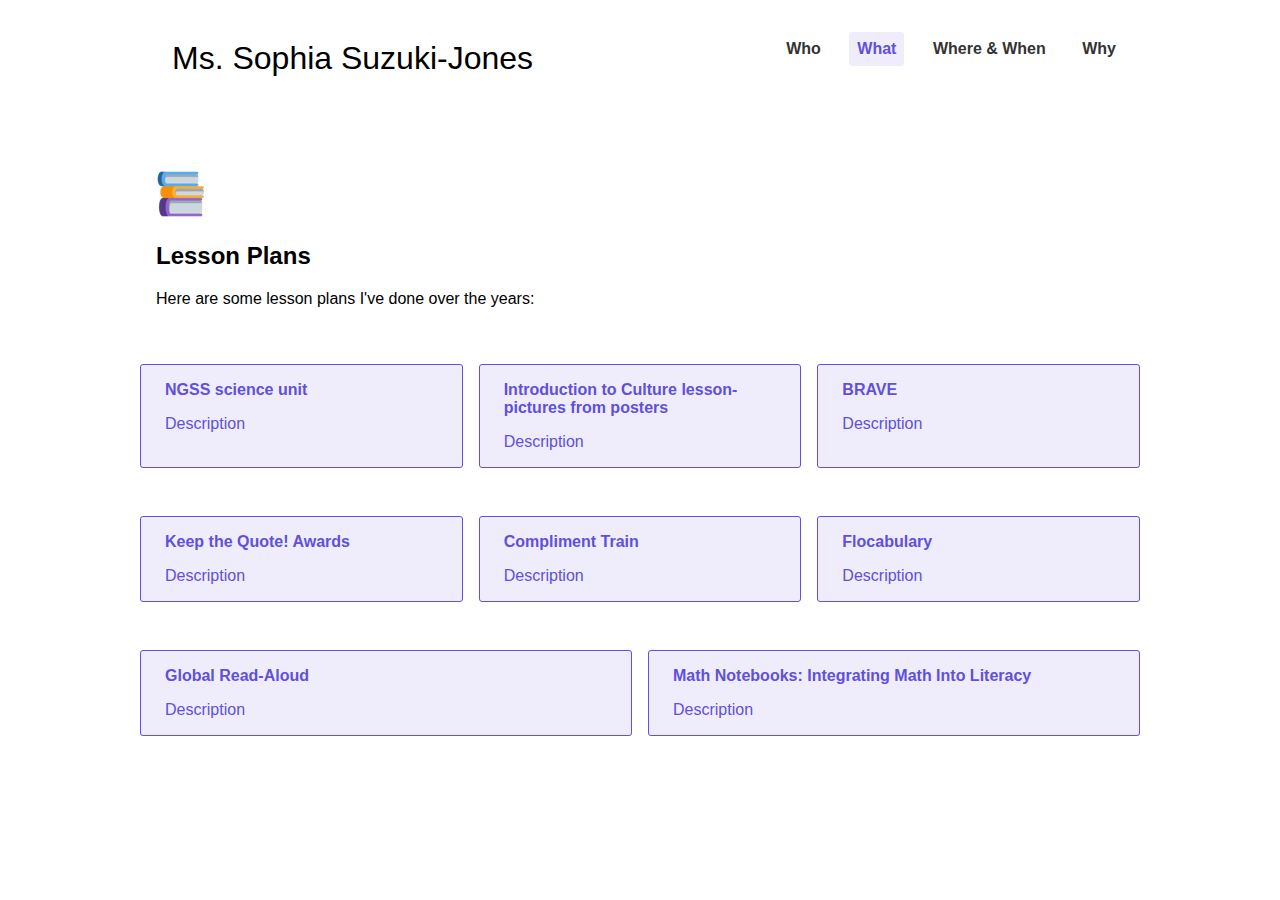
==== what.html @ 8f955384 "Add styles and structure" ====
<!DOCTYPE html>
<html>
  <head>
    <meta charset="UTF-8">
    <meta name="viewport" content="width=device-width, initial-scale=1">
    <title>Ms. Sophia Suzuki-Jones</title>
    <link rel="stylesheet" href="main.css">
  </head>
  <body>
  <div class="container">
    <div class="grid nav-container">
      <div class="col col-sm">
        <h1 class="nav-title text-link">
            <a class="" href="index.html">Ms. Sophia Suzuki-Jones</a>
        </h1>
      </div>
      <div class="col col-sm">
        <nav>
          <ul class="nav-list">
            <li><a href="who.html">Who</a></li>
            <li class="nav-active"><a href="what.html">What</a></li>
            <li><a href="where.html">Where & When</a></li>
            <li><a href="why.html">Why</a></li>
          </ul>
        </nav>
      </div>
    </div>
    <div class="grid pt-xlarge">
      <div class="col">
        <img style="max-width: 48px" src="img/icon-what.png" alt="woman teacher">
        <h2>Lesson Plans</h2>
        <p>Here are some lesson plans I've done over the years:</p>
      </div>
    </div>

    <div class="grid pt-large">
        <div class="col learn-more col-md">
          <p><b>NGSS science unit</b></p>
          <p>Description</p>
        </div>
        <div class="col learn-more col-md">
          <p><b>Introduction to Culture lesson- pictures from posters</b></p>
          <p>Description</p>
        </div>
        <div class="col learn-more col-md">
          <p><b>BRAVE</b></p>
          <p>Description</p>
        </div>
      </div>
      <div class="grid pt-large">
        <div class="col learn-more col-md">
          <p><b>Keep the Quote! Awards</b></p>
          <p>Description</p>
        </div>
        <div class="col learn-more col-md">
          <p><b>Compliment Train</b></p>
          <p>Description</p>
        </div>
        <div class="col learn-more col-md">
          <p><b>Flocabulary</b></p>
          <p>Description</p>
        </div>
      </div>
      <div class="grid pt-large">
        <div class="col learn-more col-md">
          <p><b>Global Read-Aloud</b></p>
          <p>Description</p>
        </div>
        <div class="col learn-more col-md">
          <p><b>Math Notebooks: Integrating Math Into Literacy</b></p>
          <p>Description</p>
        </div>
      </div>

  </div>

  </body>
</html>
---- main.css ----
.grid {
  box-sizing: border-box;
  display: -webkit-flex;
  display: -ms-flexbox;
  display: -webkit-box;
  display: flex;
  -webkit-flex: 0 1 auto;
  -ms-flex: 0 1 auto;
  -webkit-box-flex: 0;
  flex: 0 1 auto;
  -webkit-flex-direction: row;
  -ms-flex-direction: row;
  -webkit-box-orient: horizontal;
  -webkit-box-direction: normal;
  flex-direction: row;
  -webkit-flex-wrap: wrap;
  -ms-flex-wrap: wrap;
  flex-wrap: wrap;
  margin: 0 -8px 0 -8px; }
  .grid.grid-nogutter {
    margin: 0;
    margin-bottom: -2px; }
    .grid.grid-nogutter > .col {
      padding: 0; }

.col {
  box-sizing: border-box;
  -webkit-flex: 0 0 auto;
  -ms-flex: 0 0 auto;
  flex: 0 0 auto;
  -webkit-flex-grow: 1;
  -ms-flex-positive: 1;
  -webkit-box-flex: 1;
  flex-grow: 1;
  -ms-flex-preferred-size: 0;
  -webkit-flex-basis: 0;
  flex-basis: 0;
  max-width: 100%;
  min-width: 0;
  padding: 0 24px 0 24px; }

.col-align-top {
  -webkit-align-self: flex-start;
  -ms-flex-item-align: start;
  align-self: flex-start; }

.col-align-bottom {
  align-self: flex-end; }

.col-align-middle {
  -webkit-align-self: center;
  -ms-flex-item-align: center;
  align-self: center; }

.col-align-center {
  margin-left: auto;
  margin-right: auto; }

.col-top {
  justify-content: flex-start !important;
  flex-direction: column;
  display: flex; }

.col-bottom {
  justify-content: flex-end !important;
  flex-direction: column;
  display: flex; }

.col-middle {
  justify-content: center;
  flex-direction: column;
  display: flex; }

.grid-start {
  -webkit-box-pack: start;
  -ms-flex-pack: start;
  justify-content: flex-start; }

.grid-center {
  -webkit-box-pack: center;
  -ms-flex-pack: center;
  justify-content: center; }

.grid-end {
  -webkit-box-pack: end;
  -ms-flex-pack: end;
  justify-content: flex-end; }

.grid-around {
  justify-content: space-around; }

.grid-between {
  -webkit-box-pack: justify;
  -ms-flex-pack: justify;
  justify-content: space-between; }

.col-first {
  -webkit-box-ordinal-group: 0;
  -ms-flex-order: -1;
  order: -1; }

.col-last {
  -webkit-box-ordinal-group: 2;
  -ms-flex-order: 1;
  order: 1; }

.grid-reverse {
  -webkit-box-orient: horizontal;
  -webkit-box-direction: reverse;
  -ms-flex-direction: row-reverse;
  flex-direction: row-reverse; }

.col-fixed {
  flex: initial; }

.col-grow-2 {
  flex-grow: 2; }

.col-grow-3 {
  flex-grow: 3; }

.col-grow-4 {
  flex-grow: 4; }

.col-grow-5 {
  flex-grow: 5; }

.col-grow-6 {
  flex-grow: 6; }

.col-grow-7 {
  flex-grow: 7; }

.col-grow-8 {
  flex-grow: 8; }

.col-grow-9 {
  flex-grow: 9; }

.col-grow-10 {
  flex-grow: 10; }

.col-grow-11 {
  flex-grow: 11; }

.col-1 {
  -ms-flex-preferred-size: 8.3333333333%;
  -webkit-flex-basis: 8.3333333333%;
  flex-basis: 8.3333333333%;
  max-width: 8.3333333333%; }

.col-2 {
  -ms-flex-preferred-size: 16.6666666667%;
  -webkit-flex-basis: 16.6666666667%;
  flex-basis: 16.6666666667%;
  max-width: 16.6666666667%; }

.col-3 {
  -ms-flex-preferred-size: 25%;
  -webkit-flex-basis: 25%;
  flex-basis: 25%;
  max-width: 25%; }

.col-4 {
  -ms-flex-preferred-size: 33.3333333333%;
  -webkit-flex-basis: 33.3333333333%;
  flex-basis: 33.3333333333%;
  max-width: 33.3333333333%; }

.col-5 {
  -ms-flex-preferred-size: 41.6666666667%;
  -webkit-flex-basis: 41.6666666667%;
  flex-basis: 41.6666666667%;
  max-width: 41.6666666667%; }

.col-6 {
  -ms-flex-preferred-size: 50%;
  -webkit-flex-basis: 50%;
  flex-basis: 50%;
  max-width: 50%; }

.col-7 {
  -ms-flex-preferred-size: 58.3333333333%;
  -webkit-flex-basis: 58.3333333333%;
  flex-basis: 58.3333333333%;
  max-width: 58.3333333333%; }

.col-8 {
  -ms-flex-preferred-size: 66.6666666667%;
  -webkit-flex-basis: 66.6666666667%;
  flex-basis: 66.6666666667%;
  max-width: 66.6666666667%; }

.col-9 {
  -ms-flex-preferred-size: 75%;
  -webkit-flex-basis: 75%;
  flex-basis: 75%;
  max-width: 75%; }

.col-10 {
  -ms-flex-preferred-size: 83.3333333333%;
  -webkit-flex-basis: 83.3333333333%;
  flex-basis: 83.3333333333%;
  max-width: 83.3333333333%; }

.col-11 {
  -ms-flex-preferred-size: 91.6666666667%;
  -webkit-flex-basis: 91.6666666667%;
  flex-basis: 91.6666666667%;
  max-width: 91.6666666667%; }

.col-12 {
  -ms-flex-preferred-size: 100%;
  -webkit-flex-basis: 100%;
  flex-basis: 100%;
  max-width: 100%; }

@media only screen and (max-width: 480px) {
  .col-sm {
    flex: 100%;
    max-width: 100%; } }

@media only screen and (max-width: 624px) {
  .col-md {
    flex: 100%;
    max-width: 100%; } }

@media only screen and (max-width: 744px) {
  .col-lg {
    flex: 100%;
    max-width: 100%; } }

h1 {
  font-size: 32px; }
  @media only screen and (max-width: 480px) {
    h1 {
      font-size: 24px; } }

h2 {
  font-size: 24px; }
  @media only screen and (max-width: 480px) {
    h2 {
      font-size: 16px; } }

h3 {
  font-size: 16px; }

a, a:visited, a:hover, a:active {
  text-decoration: none;
  color: inherit; }

.text-link a:hover {
  color: #6050dc;
  transition: color .3s ease-in-out; }

.text-cornflower {
  color: #7189FF;
  background-color: rgba(113, 137, 255, 0.1); }

.text-cornflower-active {
  color: #fff;
  background-color: #7189FF; }

.text-plum {
  color: #624CAB;
  background-color: rgba(98, 76, 171, 0.1); }

.text-majorelle {
  color: #6050dc;
  background-color: rgba(96, 80, 220, 0.1); }

.text-maya {
  color: #6CCFF6;
  background-color: rgba(108, 207, 246, 0.1); }

.text-body {
  font-size: 16px;
  line-height: 1.75;
  text-align: left; }

.text-intro {
  font-size: 24px;
  line-height: 2.5; }
  @media only screen and (max-width: 480px) {
    .text-intro {
      font-size: 16px;
      line-height: 1.75; } }

.text-intro a {
  padding: 4px; }

.caption-intro {
  max-width: 500px;
  line-height: 2;
  font-size: 14px;
  margin: 0 auto;
  text-align: center;
  color: #fff;
  padding: 40px 0; }

.pt-large {
  padding-top: 32px; }
  @media only screen and (max-width: 624px) {
    .pt-large {
      padding-top: 16px; } }

.pt-xlarge {
  padding-top: 64px; }
  @media only screen and (max-width: 624px) {
    .pt-xlarge {
      padding-top: 16px; } }

.pb-large {
  padding-bottom: 32px; }
  @media only screen and (max-width: 624px) {
    .pb-large {
      padding-bottom: 16px; } }

body {
  margin: 0; }

body {
  font-family: -apple-system, BlinkMacSystemFont, sans-serif; }

.container {
  max-width: 1000px;
  margin: 0 auto; }

.nav-title {
  margin-top: 0;
  font-weight: normal;
  padding: 8px; }
  @media only screen and (max-width: 480px) {
    .nav-title {
      text-align: center; } }

.nav-list {
  margin-top: 24px;
  list-style: none;
  margin: 0 auto;
  padding: 0;
  text-align: right; }
  @media only screen and (max-width: 624px) {
    .nav-list {
      text-align: left; } }

.nav-active {
  color: #6050dc !important;
  background-color: rgba(96, 80, 220, 0.1);
  border-radius: 3px;
  font-weight: bold; }

.nav-title a {
  padding: 8px;
  font-weight: normal; }

.nav-list li {
  margin-right: 16px;
  display: inline-block;
  font-weight: bold;
  padding: 8px;
  color: #333; }
  .nav-list li:last-child {
    margin-right: 0; }
  .nav-list li a:hover {
    color: #6050dc;
    transition: color .3s ease-in-out; }

img, figure {
  width: 100%;
  margin: 0; }

figure {
  background-color: #1D0628; }

section {
  padding-top: 32px;
  padding-bottom: 32px; }
  @media only screen and (max-width: 624px) {
    section {
      padding-top: 16px;
      padding-bottom: 16px; } }

.seafoam-bg {
  background-color: #F0F3FF; }

.nav-container {
  margin-top: 32px !important; }

.learn-more {
  color: #6050dc;
  background-color: rgba(96, 80, 220, 0.1);
  border-radius: 3px;
  border: 1px solid #6050dc;
  margin: 8px; }

.nav-icon {
  max-width: 40px; }
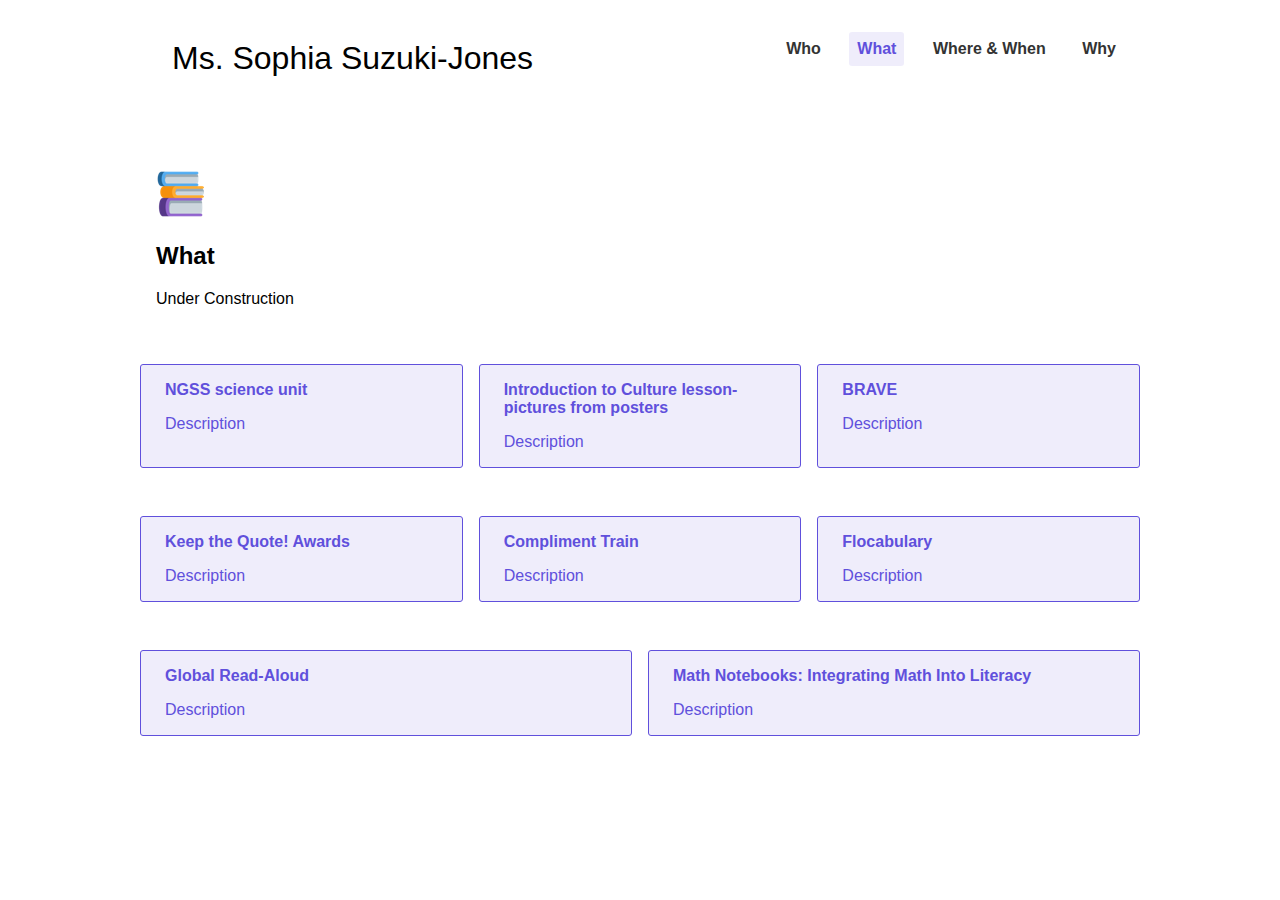
==== commit 154f5823: "Under Construction" ====
--- a/what.html
+++ b/what.html
@@ -28,8 +28,8 @@
     <div class="grid pt-xlarge">
       <div class="col">
         <img style="max-width: 48px" src="img/icon-what.png" alt="woman teacher">
-        <h2>Lesson Plans</h2>
-        <p>Here are some lesson plans I've done over the years:</p>
+        <h2>What</h2>
+        <p>Under Construction</p>
       </div>
     </div>
 
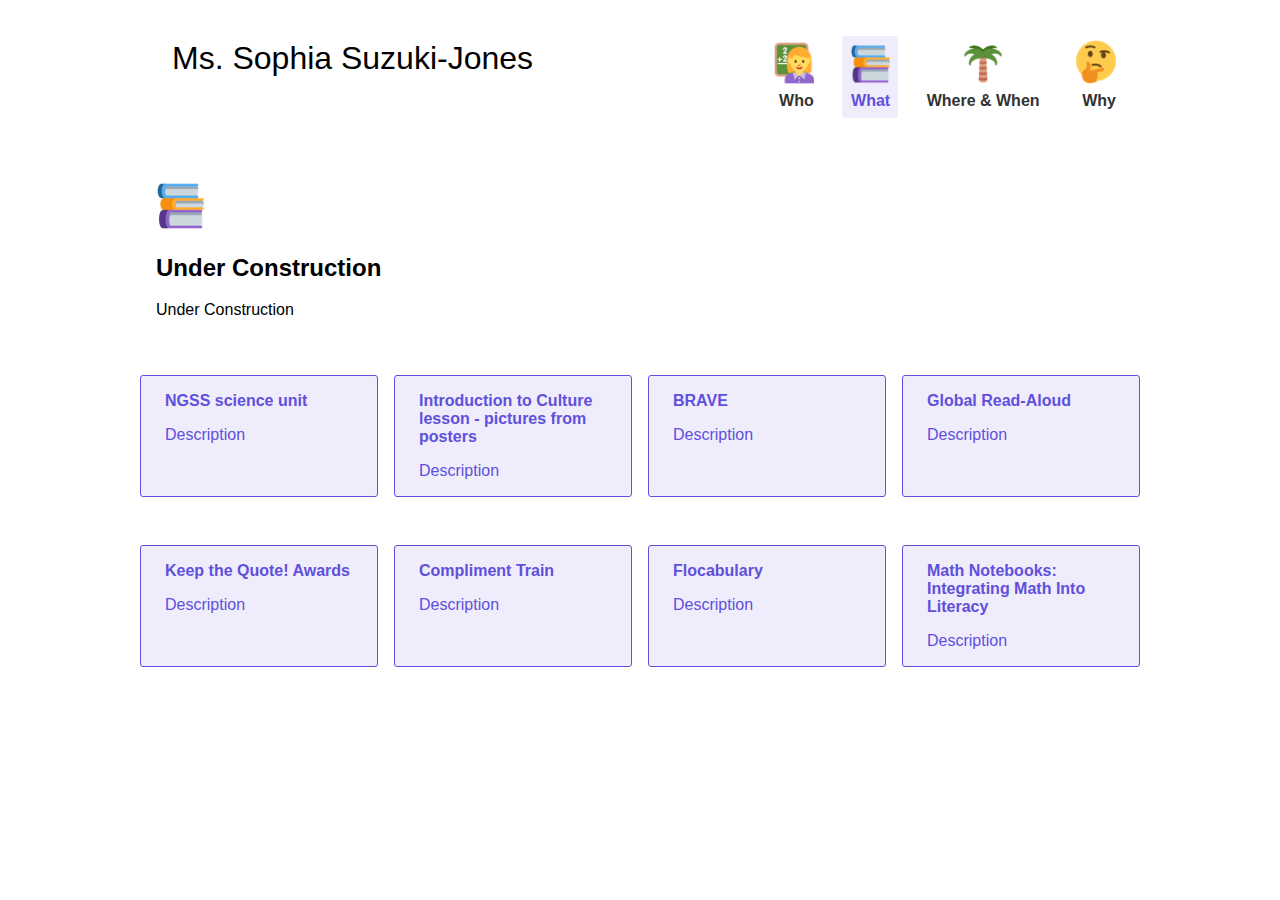
==== commit 41a85d9f: "Add timeline to "Where" page" ====
--- a/what.html
+++ b/what.html
@@ -17,10 +17,10 @@
       <div class="col col-sm">
         <nav>
           <ul class="nav-list">
-            <li><a href="who.html">Who</a></li>
-            <li class="nav-active"><a href="what.html">What</a></li>
-            <li><a href="where.html">Where & When</a></li>
-            <li><a href="why.html">Why</a></li>
+            <li><a href="who.html"><img class="nav-icon" src="img/icon-who.png" alt="woman teacher">Who</a></li>
+            <li class="nav-active"><a href="what.html"><img class="nav-icon" src="img/icon-what.png" alt="stack of books">What</a></li>
+            <li><a href="where.html"><img class="nav-icon" src="img/icon-where.png" alt="palm tree">Where & When</a></li>
+            <li><a href="why.html"><img class="nav-icon" src="img/icon-why.png" alt="thinking face emoji">Why</a></li>
           </ul>
         </nav>
       </div>
@@ -28,7 +28,7 @@
     <div class="grid pt-xlarge">
       <div class="col">
         <img style="max-width: 48px" src="img/icon-what.png" alt="woman teacher">
-        <h2>What</h2>
+        <h2>Under Construction</h2>
         <p>Under Construction</p>
       </div>
     </div>
@@ -39,11 +39,15 @@
           <p>Description</p>
         </div>
         <div class="col learn-more col-md">
-          <p><b>Introduction to Culture lesson- pictures from posters</b></p>
+          <p><b>Introduction to Culture lesson - pictures from posters</b></p>
           <p>Description</p>
         </div>
         <div class="col learn-more col-md">
           <p><b>BRAVE</b></p>
+          <p>Description</p>
+        </div>
+        <div class="col learn-more col-md">
+          <p><b>Global Read-Aloud</b></p>
           <p>Description</p>
         </div>
       </div>
@@ -60,18 +64,11 @@
           <p><b>Flocabulary</b></p>
           <p>Description</p>
         </div>
-      </div>
-      <div class="grid pt-large">
-        <div class="col learn-more col-md">
-          <p><b>Global Read-Aloud</b></p>
-          <p>Description</p>
-        </div>
         <div class="col learn-more col-md">
           <p><b>Math Notebooks: Integrating Math Into Literacy</b></p>
           <p>Description</p>
         </div>
       </div>
-
   </div>
 
   </body>
--- a/main.css
+++ b/main.css
@@ -322,6 +322,21 @@
 body {
   font-family: -apple-system, BlinkMacSystemFont, sans-serif; }
 
+img, figure {
+  width: 100%;
+  margin: 0; }
+
+figure {
+  background-color: #1D0628; }
+
+section {
+  padding-top: 32px;
+  padding-bottom: 32px; }
+  @media only screen and (max-width: 624px) {
+    section {
+      padding-top: 16px;
+      padding-bottom: 16px; } }
+
 .container {
   max-width: 1000px;
   margin: 0 auto; }
@@ -353,6 +368,12 @@
 .nav-title a {
   padding: 8px;
   font-weight: normal; }
+
+.nav-icon {
+  max-width: 40px;
+  display: list-item;
+  margin: 0 auto;
+  margin-bottom: 8px; }
 
 .nav-list li {
   margin-right: 16px;
@@ -366,26 +387,11 @@
     color: #6050dc;
     transition: color .3s ease-in-out; }
 
-img, figure {
-  width: 100%;
-  margin: 0; }
-
-figure {
-  background-color: #1D0628; }
-
-section {
-  padding-top: 32px;
-  padding-bottom: 32px; }
-  @media only screen and (max-width: 624px) {
-    section {
-      padding-top: 16px;
-      padding-bottom: 16px; } }
+.nav-container {
+  margin-top: 32px !important; }
 
 .seafoam-bg {
   background-color: #F0F3FF; }
-
-.nav-container {
-  margin-top: 32px !important; }
 
 .learn-more {
   color: #6050dc;
@@ -394,5 +400,68 @@
   border: 1px solid #6050dc;
   margin: 8px; }
 
-.nav-icon {
-  max-width: 40px; }
+.timeline {
+  position: relative;
+  margin-left: 16px; }
+
+.timeline:before {
+  /* this is the vertical line */
+  content: '';
+  position: absolute;
+  top: 0;
+  height: 100%;
+  width: 4px;
+  background: #6050dc; }
+
+.timeline ul {
+  list-style: none;
+  padding-left: 16px; }
+
+.timeline li {
+  margin-top: 16px; }
+  @media only screen and (max-width: 624px) {
+    .timeline li {
+      margin-top: 32px; } }
+
+.timeline span {
+  display: block; }
+
+span.time {
+  font-size: 16px;
+  margin-bottom: 8px; }
+
+span.title {
+  font-weight: 600;
+  font-size: 24px; }
+
+span.text, span.time {
+  color: #333;
+  margin-left: 4px; }
+
+span.text {
+  margin-top: 8px; }
+
+.timeline-image {
+  margin: 24px auto;
+  max-width: 800px; }
+  @media only screen and (max-width: 624px) {
+    .timeline-image {
+      max-width: 400px; } }
+
+span.title:before {
+  content: '';
+  display: inline-block;
+  position: relative;
+  width: 10px;
+  height: 10px;
+  background: #fff;
+  border: 3px solid #6050dc;
+  border-radius: 100%;
+  background-clip: padding-box;
+  margin-left: -1.4rem;
+  margin-right: 0.7rem;
+  vertical-align: middle; }
+
+@media (min-width: 40em) {
+  span.title:before {
+    margin-left: -1.35rem; } }
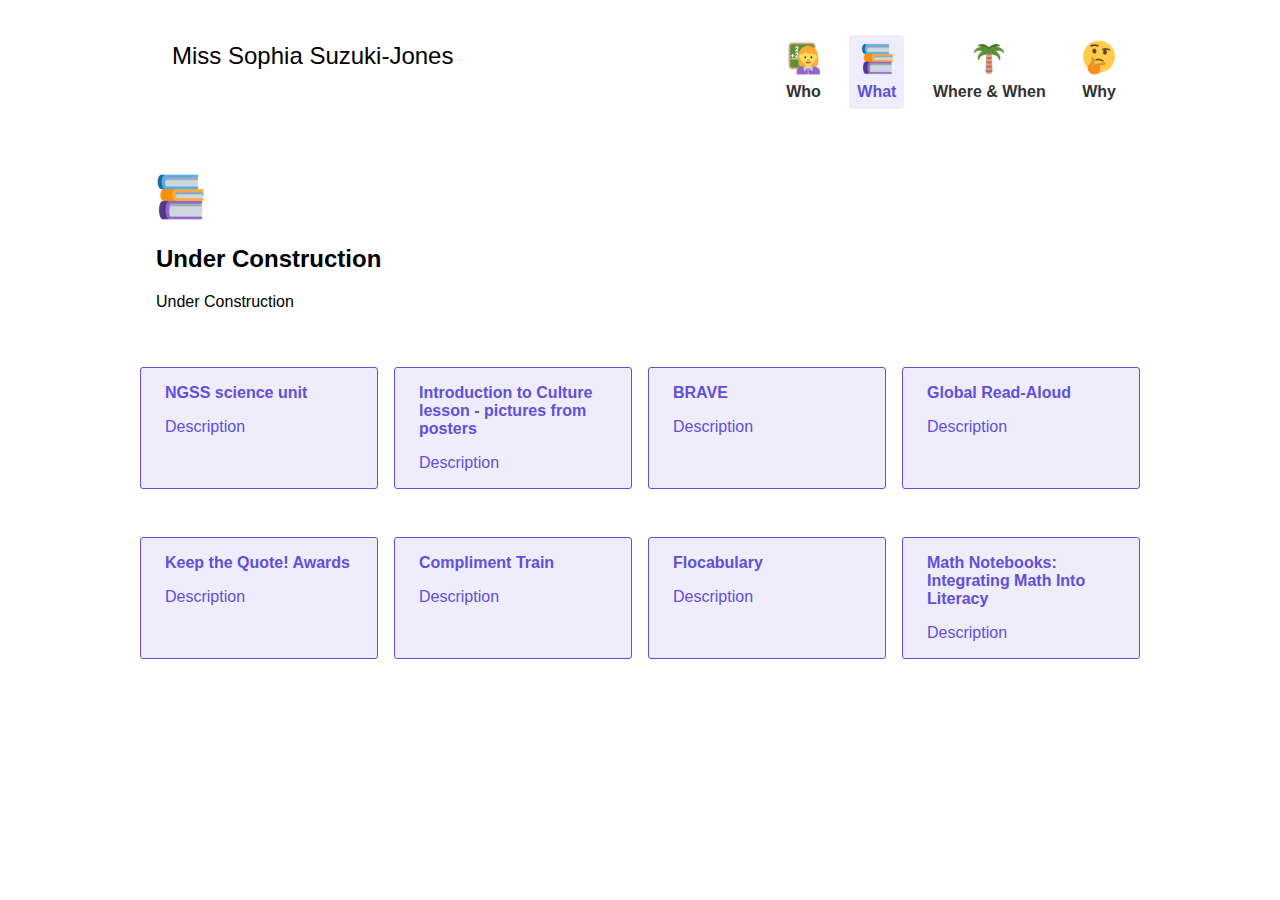
==== commit 6a93c0bc: "Add new content for who page and update timeline for where page" ====
--- a/what.html
+++ b/what.html
@@ -3,21 +3,21 @@
   <head>
     <meta charset="UTF-8">
     <meta name="viewport" content="width=device-width, initial-scale=1">
-    <title>Ms. Sophia Suzuki-Jones</title>
+    <title>What – Miss Sophia Suzuki-Jones</title>
     <link rel="stylesheet" href="main.css">
   </head>
   <body>
   <div class="container">
     <div class="grid nav-container">
       <div class="col col-sm">
-        <h1 class="nav-title text-link">
-            <a class="" href="index.html">Ms. Sophia Suzuki-Jones</a>
-        </h1>
+        <h2 class="nav-title text-link">
+            <a class="" href="index.html">Miss Sophia Suzuki-Jones</a>
+        </h2>
       </div>
       <div class="col col-sm">
         <nav>
           <ul class="nav-list">
-            <li><a href="who.html"><img class="nav-icon" src="img/icon-who.png" alt="woman teacher">Who</a></li>
+            <li><a href="index.html"><img class="nav-icon" src="img/icon-who.png" alt="woman teacher">Who</a></li>
             <li class="nav-active"><a href="what.html"><img class="nav-icon" src="img/icon-what.png" alt="stack of books">What</a></li>
             <li><a href="where.html"><img class="nav-icon" src="img/icon-where.png" alt="palm tree">Where & When</a></li>
             <li><a href="why.html"><img class="nav-icon" src="img/icon-why.png" alt="thinking face emoji">Why</a></li>
--- a/main.css
+++ b/main.css
@@ -365,12 +365,16 @@
   border-radius: 3px;
   font-weight: bold; }
 
+h2.nav-title {
+  margin-bottom: 0; }
+
 .nav-title a {
   padding: 8px;
-  font-weight: normal; }
+  font-weight: normal;
+  vertical-align: middle; }
 
 .nav-icon {
-  max-width: 40px;
+  max-width: 32px;
   display: list-item;
   margin: 0 auto;
   margin-bottom: 8px; }
@@ -402,7 +406,8 @@
 
 .timeline {
   position: relative;
-  margin-left: 16px; }
+  margin-left: 16px;
+  max-width: 80%; }
 
 .timeline:before {
   /* this is the vertical line */
@@ -424,7 +429,8 @@
       margin-top: 32px; } }
 
 .timeline span {
-  display: block; }
+  display: block;
+  line-height: 1.4; }
 
 span.time {
   font-size: 16px;
@@ -432,14 +438,19 @@
 
 span.title {
   font-weight: 600;
-  font-size: 24px; }
-
-span.text, span.time {
+  font-size: 16px;
+  margin-bottom: 8px; }
+
+span.location {
+  font-style: italic; }
+
+span.text, span.time, span.location {
   color: #333;
   margin-left: 4px; }
 
 span.text {
-  margin-top: 8px; }
+  margin-top: 8px;
+  margin-bottom: 48px; }
 
 .timeline-image {
   margin: 24px auto;
@@ -465,3 +476,6 @@
 @media (min-width: 40em) {
   span.title:before {
     margin-left: -1.35rem; } }
+
+.icon-emoji {
+  max-width: 32px; }
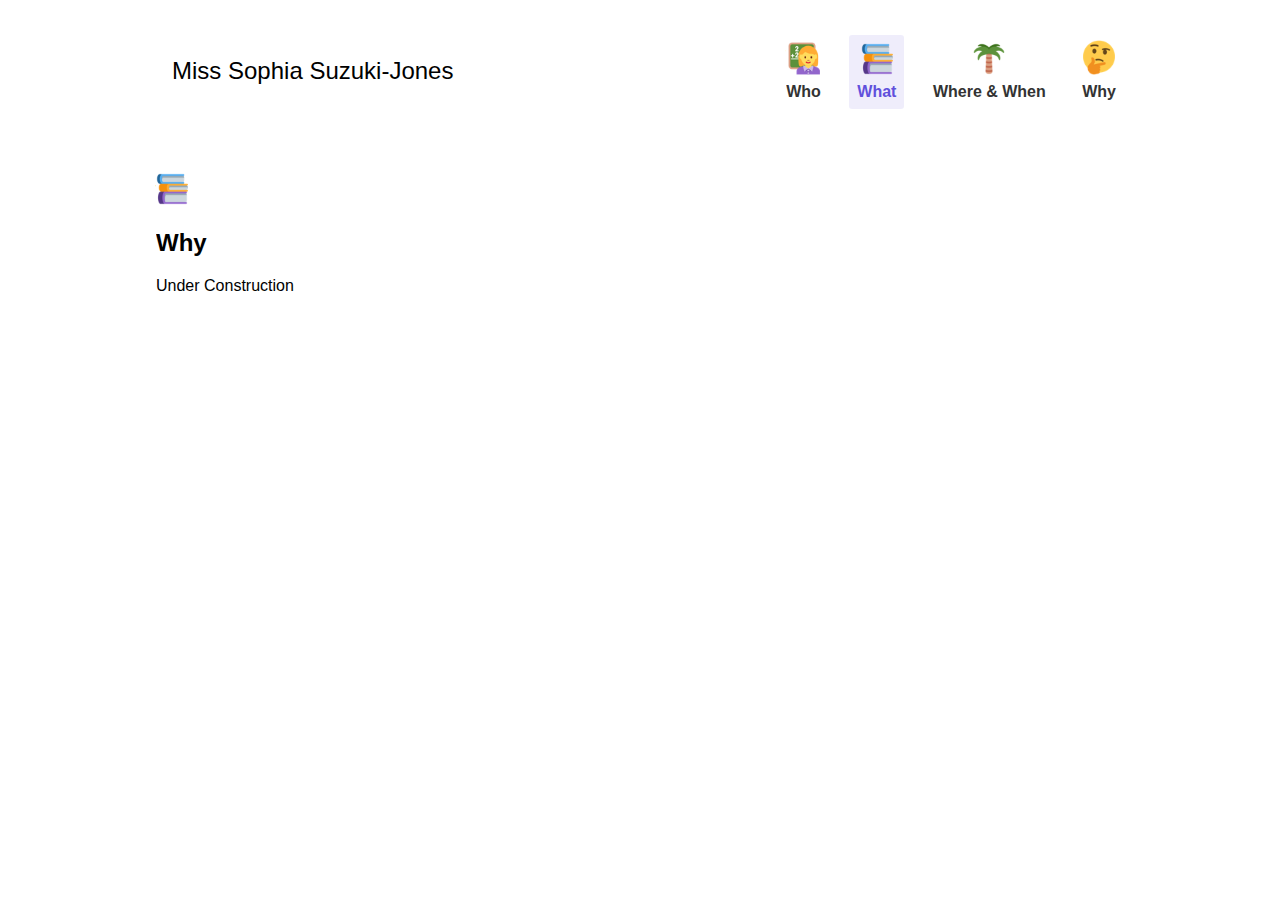
==== commit 30bcf638: "MAJORKEYUPDATES" ====
--- a/what.html
+++ b/what.html
@@ -9,7 +9,7 @@
   <body>
   <div class="container">
     <div class="grid nav-container">
-      <div class="col col-sm">
+      <div class="col col-sm col-middle">
         <h2 class="nav-title text-link">
             <a class="" href="index.html">Miss Sophia Suzuki-Jones</a>
         </h2>
@@ -27,48 +27,11 @@
     </div>
     <div class="grid pt-xlarge">
       <div class="col">
-        <img style="max-width: 48px" src="img/icon-what.png" alt="woman teacher">
-        <h2>Under Construction</h2>
+        <img class="icon-emoji" src="img/icon-what.png" alt="woman teacher">
+        <h2>Why</h2>
         <p>Under Construction</p>
       </div>
     </div>
-
-    <div class="grid pt-large">
-        <div class="col learn-more col-md">
-          <p><b>NGSS science unit</b></p>
-          <p>Description</p>
-        </div>
-        <div class="col learn-more col-md">
-          <p><b>Introduction to Culture lesson - pictures from posters</b></p>
-          <p>Description</p>
-        </div>
-        <div class="col learn-more col-md">
-          <p><b>BRAVE</b></p>
-          <p>Description</p>
-        </div>
-        <div class="col learn-more col-md">
-          <p><b>Global Read-Aloud</b></p>
-          <p>Description</p>
-        </div>
-      </div>
-      <div class="grid pt-large">
-        <div class="col learn-more col-md">
-          <p><b>Keep the Quote! Awards</b></p>
-          <p>Description</p>
-        </div>
-        <div class="col learn-more col-md">
-          <p><b>Compliment Train</b></p>
-          <p>Description</p>
-        </div>
-        <div class="col learn-more col-md">
-          <p><b>Flocabulary</b></p>
-          <p>Description</p>
-        </div>
-        <div class="col learn-more col-md">
-          <p><b>Math Notebooks: Integrating Math Into Literacy</b></p>
-          <p>Description</p>
-        </div>
-      </div>
   </div>
 
   </body>
--- a/main.css
+++ b/main.css
@@ -366,7 +366,11 @@
   font-weight: bold; }
 
 h2.nav-title {
-  margin-bottom: 0; }
+  margin-bottom: 0;
+  font-weight: bold; }
+  @media only screen and (max-width: 480px) {
+    h2.nav-title {
+      margin-bottom: 24px; } }
 
 .nav-title a {
   padding: 8px;
@@ -397,12 +401,21 @@
 .seafoam-bg {
   background-color: #F0F3FF; }
 
+.cloud-bg {
+  background-color: #f7f7f7; }
+
 .learn-more {
   color: #6050dc;
   background-color: rgba(96, 80, 220, 0.1);
   border-radius: 3px;
   border: 1px solid #6050dc;
   margin: 8px; }
+
+.profile-image {
+  max-width: 400px; }
+  @media only screen and (max-width: 480px) {
+    .profile-image {
+      max-width: 200px; } }
 
 .timeline {
   position: relative;
@@ -478,4 +491,7 @@
     margin-left: -1.35rem; } }
 
 .icon-emoji {
-  max-width: 32px; }
+  max-width: 32px !important; }
+
+.why {
+  max-width: 80%; }
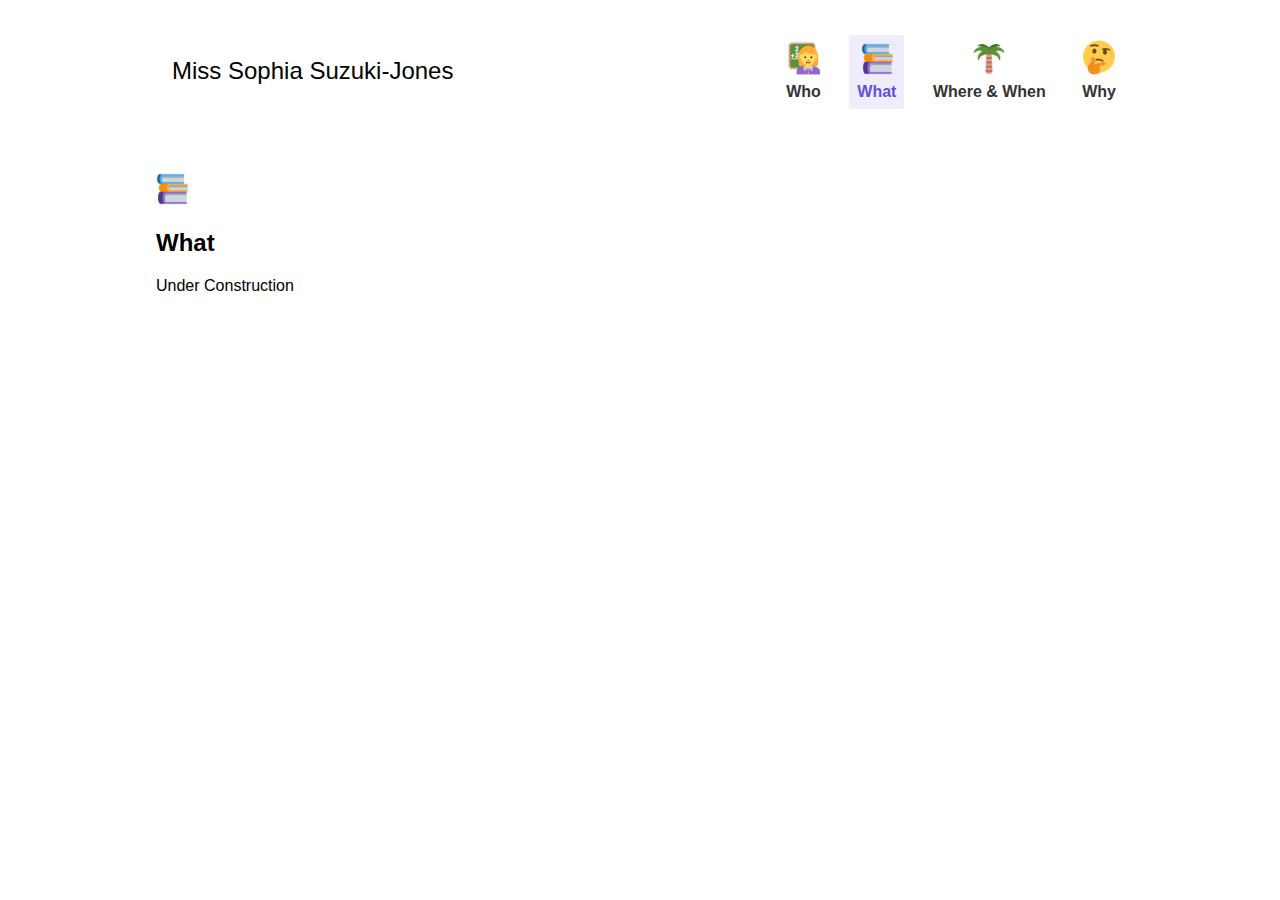
==== commit 7c33e460: "Copy updates" ====
--- a/what.html
+++ b/what.html
@@ -28,7 +28,7 @@
     <div class="grid pt-xlarge">
       <div class="col">
         <img class="icon-emoji" src="img/icon-what.png" alt="woman teacher">
-        <h2>Why</h2>
+        <h2>What</h2>
         <p>Under Construction</p>
       </div>
     </div>
